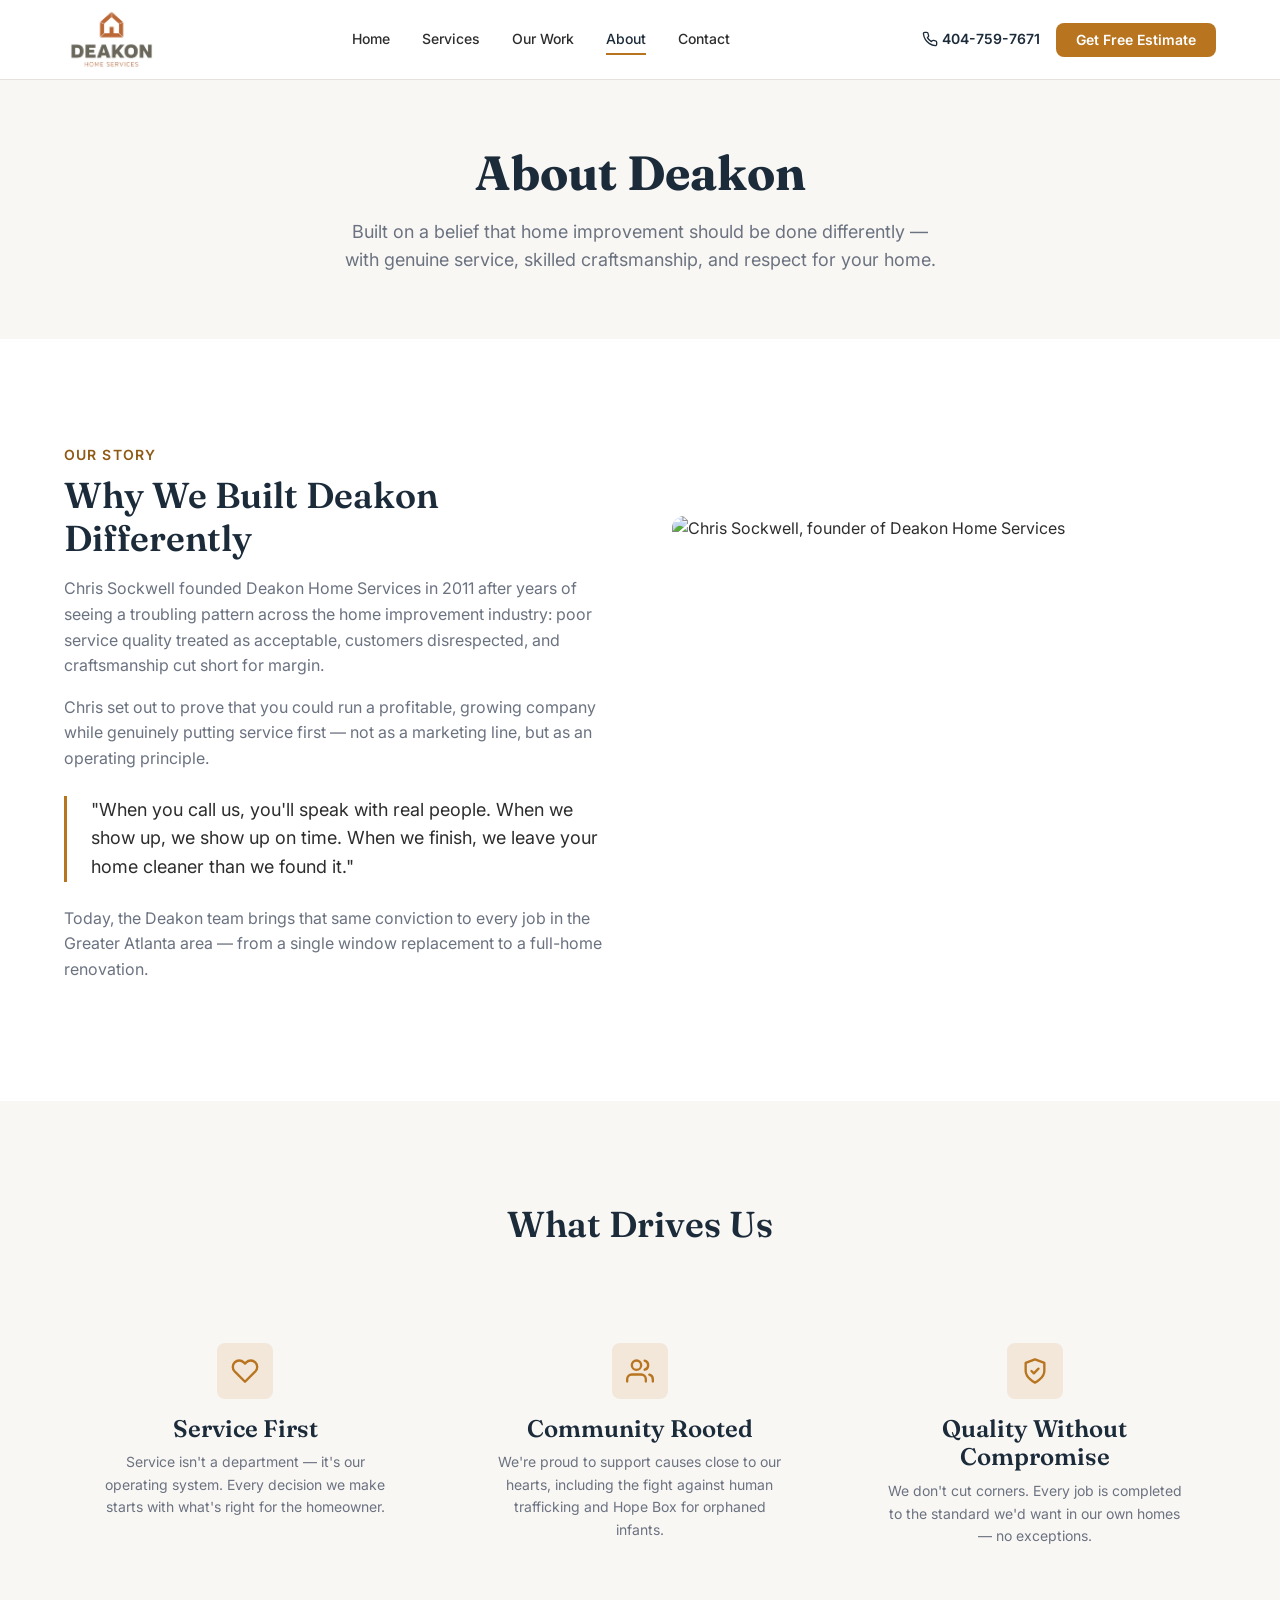
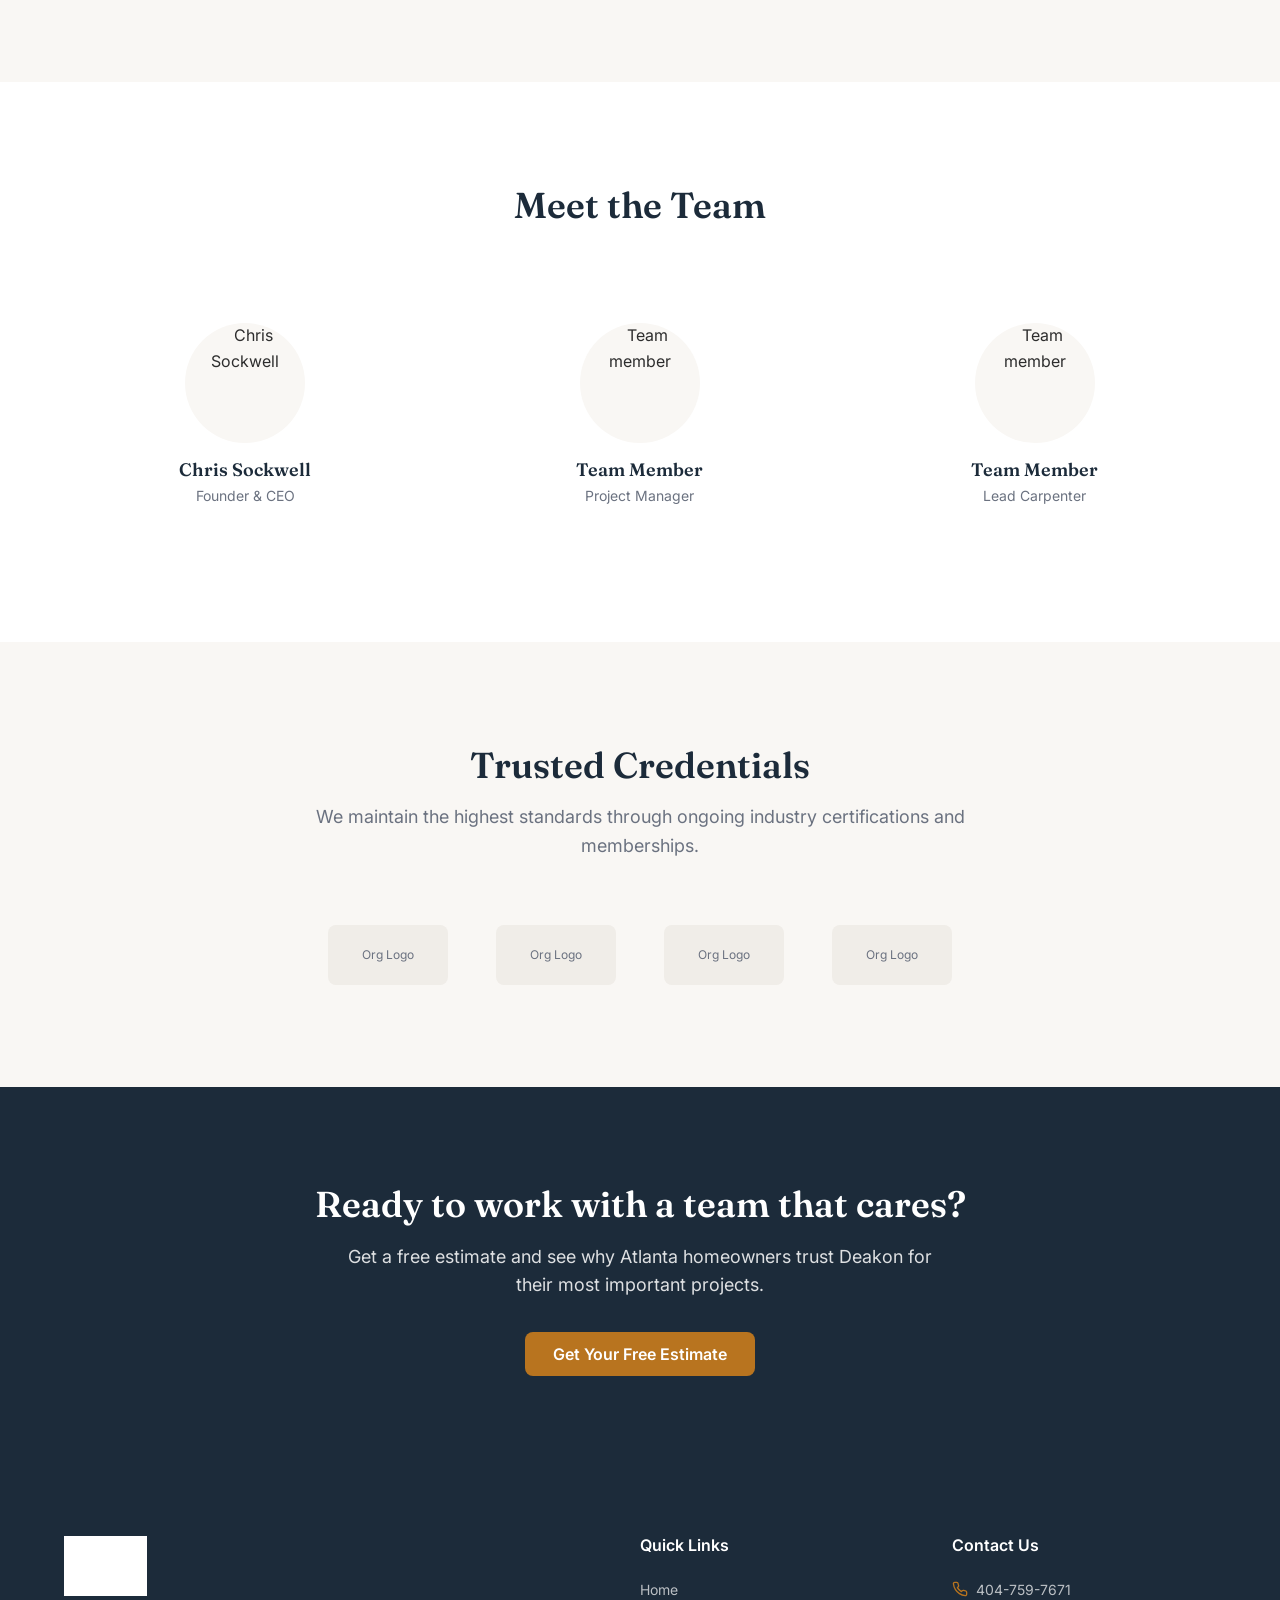
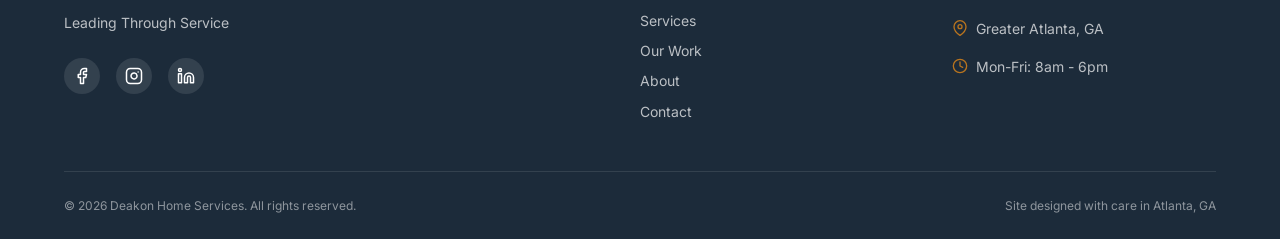
==== about.html @ fdb84c5a "Initial commit: Deakon Home Services static website prototype 5-page static site (Home, Services, Ga" ====
<!DOCTYPE html>
<html lang="en">
<head>
  <meta charset="UTF-8">
  <meta name="viewport" content="width=device-width, initial-scale=1.0">
  <title>About | Deakon Home Services — Our Story & Values</title>
  <meta name="description" content="Learn about Chris Sockwell and the Deakon Home Services team. Founded in 2011, we're Atlanta's service-first home improvement contractor.">
  <meta property="og:title" content="About | Deakon Home Services">
  <meta property="og:description" content="Founded in 2011 by Chris Sockwell, Deakon Home Services is Atlanta's service-first home improvement contractor.">
  <meta property="og:type" content="website">
  <link rel="preconnect" href="https://fonts.googleapis.com">
  <link rel="preconnect" href="https://fonts.gstatic.com" crossorigin>
  <link href="https://fonts.googleapis.com/css2?family=Fraunces:opsz,wght@9..144,400;9..144,600;9..144,700&family=Inter:wght@400;500;600;700&display=swap" rel="stylesheet">
  <link rel="stylesheet" href="css/styles.css">
</head>
<body>

  <!-- ========== NAVIGATION ========== -->
  <header>
    <nav class="site-nav" role="navigation" aria-label="Main navigation">
      <div class="site-nav__inner">
        <a href="index.html" class="site-nav__logo" aria-label="Deakon Home Services - Home">
          <img src="images/logo.png" alt="Deakon Home Services">
        </a>
        <div class="site-nav__links">
          <a href="index.html">Home</a>
          <a href="services.html">Services</a>
          <a href="gallery.html">Our Work</a>
          <a href="about.html">About</a>
          <a href="contact.html">Contact</a>
        </div>
        <div class="site-nav__actions">
          <a href="tel:4047597671" class="site-nav__phone" aria-label="Call us at 404-759-7671">
            <svg aria-hidden="true" xmlns="http://www.w3.org/2000/svg" width="16" height="16" viewBox="0 0 24 24" fill="none" stroke="currentColor" stroke-width="2" stroke-linecap="round" stroke-linejoin="round"><path d="M22 16.92v3a2 2 0 0 1-2.18 2 19.79 19.79 0 0 1-8.63-3.07 19.5 19.5 0 0 1-6-6 19.79 19.79 0 0 1-3.07-8.67A2 2 0 0 1 4.11 2h3a2 2 0 0 1 2 1.72 12.84 12.84 0 0 0 .7 2.81 2 2 0 0 1-.45 2.11L8.09 9.91a16 16 0 0 0 6 6l1.27-1.27a2 2 0 0 1 2.11-.45 12.84 12.84 0 0 0 2.81.7A2 2 0 0 1 22 16.92z"/></svg>
            404-759-7671
          </a>
          <a href="contact.html" class="btn btn--primary site-nav__cta">Get Free Estimate</a>
        </div>
        <button class="site-nav__toggle" aria-label="Toggle menu" aria-expanded="false" aria-controls="mobile-menu">
          <span></span><span></span><span></span>
        </button>
      </div>
    </nav>
    <div class="mobile-menu" id="mobile-menu" role="dialog" aria-label="Mobile navigation">
      <a href="index.html">Home</a>
      <a href="services.html">Services</a>
      <a href="gallery.html">Our Work</a>
      <a href="about.html">About</a>
      <a href="contact.html">Contact</a>
      <a href="tel:4047597671" class="mobile-menu__phone">
        <svg aria-hidden="true" xmlns="http://www.w3.org/2000/svg" width="20" height="20" viewBox="0 0 24 24" fill="none" stroke="currentColor" stroke-width="2" stroke-linecap="round" stroke-linejoin="round"><path d="M22 16.92v3a2 2 0 0 1-2.18 2 19.79 19.79 0 0 1-8.63-3.07 19.5 19.5 0 0 1-6-6 19.79 19.79 0 0 1-3.07-8.67A2 2 0 0 1 4.11 2h3a2 2 0 0 1 2 1.72 12.84 12.84 0 0 0 .7 2.81 2 2 0 0 1-.45 2.11L8.09 9.91a16 16 0 0 0 6 6l1.27-1.27a2 2 0 0 1 2.11-.45 12.84 12.84 0 0 0 2.81.7A2 2 0 0 1 22 16.92z"/></svg>
        404-759-7671
      </a>
      <div class="mobile-menu__cta">
        <a href="contact.html" class="btn btn--primary" style="width:100%">Get Free Estimate</a>
      </div>
    </div>
  </header>

  <!-- ========== PAGE HEADER ========== -->
  <section class="page-header">
    <div class="container">
      <h1>About Deakon</h1>
      <p>Built on a belief that home improvement should be done differently — with genuine service, skilled craftsmanship, and respect for your home.</p>
    </div>
  </section>

  <!-- ========== FOUNDER SECTION ========== -->
  <section class="section founder-section">
    <div class="container">
      <div class="two-col two-col--reverse">
        <div class="two-col__media">
          <!-- REPLACE: headshot of Chris Sockwell -->
          <img src="https://placehold.co/500x600/E8E4DF/2D2D2D?text=Chris+Sockwell" alt="Chris Sockwell, founder of Deakon Home Services" loading="lazy">
        </div>
        <div class="two-col__content">
          <span class="section-label">Our Story</span>
          <h2>Why We Built Deakon Differently</h2>
          <!-- PLACEHOLDER COPY -->
          <p>Chris Sockwell founded Deakon Home Services in 2011 after years of seeing a troubling pattern across the home improvement industry: poor service quality treated as acceptable, customers disrespected, and craftsmanship cut short for margin.</p>
          <p>Chris set out to prove that you could run a profitable, growing company while genuinely putting service first — not as a marketing line, but as an operating principle.</p>
          <blockquote>
            "When you call us, you'll speak with real people. When we show up, we show up on time. When we finish, we leave your home cleaner than we found it."
          </blockquote>
          <p>Today, the Deakon team brings that same conviction to every job in the Greater Atlanta area — from a single window replacement to a full-home renovation.</p>
        </div>
      </div>
    </div>
  </section>

  <!-- ========== MISSION & VALUES ========== -->
  <section class="section section--surface">
    <div class="container">
      <div class="section-header">
        <h2>What Drives Us</h2>
      </div>
      <div class="grid grid--3">
        <div class="value-card">
          <div class="value-card__icon">
            <!-- Heart icon -->
            <svg aria-hidden="true" xmlns="http://www.w3.org/2000/svg" width="32" height="32" viewBox="0 0 24 24" fill="none" stroke="currentColor" stroke-width="2" stroke-linecap="round" stroke-linejoin="round"><path d="M20.84 4.61a5.5 5.5 0 0 0-7.78 0L12 5.67l-1.06-1.06a5.5 5.5 0 0 0-7.78 7.78l1.06 1.06L12 21.23l7.78-7.78 1.06-1.06a5.5 5.5 0 0 0 0-7.78z"/></svg>
          </div>
          <h3>Service First</h3>
          <p>Service isn't a department — it's our operating system. Every decision we make starts with what's right for the homeowner.</p>
        </div>
        <div class="value-card">
          <div class="value-card__icon">
            <!-- Users/community icon -->
            <svg aria-hidden="true" xmlns="http://www.w3.org/2000/svg" width="32" height="32" viewBox="0 0 24 24" fill="none" stroke="currentColor" stroke-width="2" stroke-linecap="round" stroke-linejoin="round"><path d="M17 21v-2a4 4 0 0 0-4-4H5a4 4 0 0 0-4 4v2"/><circle cx="9" cy="7" r="4"/><path d="M23 21v-2a4 4 0 0 0-3-3.87"/><path d="M16 3.13a4 4 0 0 1 0 7.75"/></svg>
          </div>
          <h3>Community Rooted</h3>
          <p>We're proud to support causes close to our hearts, including the fight against human trafficking and Hope Box for orphaned infants.</p>
        </div>
        <div class="value-card">
          <div class="value-card__icon">
            <!-- Shield-check icon -->
            <svg aria-hidden="true" xmlns="http://www.w3.org/2000/svg" width="32" height="32" viewBox="0 0 24 24" fill="none" stroke="currentColor" stroke-width="2" stroke-linecap="round" stroke-linejoin="round"><path d="M12 22s8-4 8-10V5l-8-3-8 3v7c0 6 8 10 8 10z"/><polyline points="9 12 11 14 15 10"/></svg>
          </div>
          <h3>Quality Without Compromise</h3>
          <p>We don't cut corners. Every job is completed to the standard we'd want in our own homes — no exceptions.</p>
        </div>
      </div>
    </div>
  </section>

  <!-- ========== TEAM SECTION ========== -->
  <section class="section">
    <div class="container">
      <div class="section-header">
        <h2>Meet the Team</h2>
      </div>
      <div class="grid grid--3">
        <div class="team-card">
          <div class="team-card__photo">
            <!-- REPLACE: headshot -->
            <img src="https://placehold.co/200x200/E8E4DF/2D2D2D?text=CS" alt="Chris Sockwell" loading="lazy">
          </div>
          <h3>Chris Sockwell</h3>
          <p>Founder & CEO</p>
        </div>
        <div class="team-card">
          <div class="team-card__photo">
            <!-- REPLACE: headshot -->
            <img src="https://placehold.co/200x200/E8E4DF/2D2D2D?text=TM" alt="Team member" loading="lazy">
          </div>
          <h3>Team Member</h3>
          <p>Project Manager</p>
        </div>
        <div class="team-card">
          <div class="team-card__photo">
            <!-- REPLACE: headshot -->
            <img src="https://placehold.co/200x200/E8E4DF/2D2D2D?text=TM" alt="Team member" loading="lazy">
          </div>
          <h3>Team Member</h3>
          <p>Lead Carpenter</p>
        </div>
      </div>
    </div>
  </section>

  <!-- ========== CREDENTIALS SECTION ========== -->
  <section class="section section--surface">
    <div class="container">
      <div class="section-header">
        <h2>Trusted Credentials</h2>
        <p>We maintain the highest standards through ongoing industry certifications and memberships.</p>
      </div>
      <!-- REPLACE: org logos for industry certifications and memberships -->
      <div class="credentials">
        <div class="credential-placeholder">Org Logo</div>
        <div class="credential-placeholder">Org Logo</div>
        <div class="credential-placeholder">Org Logo</div>
        <div class="credential-placeholder">Org Logo</div>
      </div>
    </div>
  </section>

  <!-- ========== CTA BANNER ========== -->
  <section class="section--dark cta-banner">
    <div class="container">
      <h2>Ready to work with a team that cares?</h2>
      <p>Get a free estimate and see why Atlanta homeowners trust Deakon for their most important projects.</p>
      <a href="contact.html" class="btn btn--primary">Get Your Free Estimate</a>
    </div>
  </section>

  <!-- ========== FOOTER ========== -->
  <footer class="site-footer">
    <div class="container">
      <div class="site-footer__grid">
        <div class="site-footer__brand">
          <div class="site-footer__logo"><img src="images/logo.png" alt="Deakon Home Services"></div>
          <p class="site-footer__tagline">Leading Through Service</p>
          <div class="social-links">
            <a href="#" aria-label="Facebook"><svg aria-hidden="true" xmlns="http://www.w3.org/2000/svg" width="18" height="18" viewBox="0 0 24 24" fill="none" stroke="currentColor" stroke-width="2" stroke-linecap="round" stroke-linejoin="round"><path d="M18 2h-3a5 5 0 0 0-5 5v3H7v4h3v8h4v-8h3l1-4h-4V7a1 1 0 0 1 1-1h3z"/></svg></a>
            <a href="#" aria-label="Instagram"><svg aria-hidden="true" xmlns="http://www.w3.org/2000/svg" width="18" height="18" viewBox="0 0 24 24" fill="none" stroke="currentColor" stroke-width="2" stroke-linecap="round" stroke-linejoin="round"><rect x="2" y="2" width="20" height="20" rx="5" ry="5"/><path d="M16 11.37A4 4 0 1 1 12.63 8 4 4 0 0 1 16 11.37z"/><line x1="17.5" y1="6.5" x2="17.51" y2="6.5"/></svg></a>
            <a href="#" aria-label="LinkedIn"><svg aria-hidden="true" xmlns="http://www.w3.org/2000/svg" width="18" height="18" viewBox="0 0 24 24" fill="none" stroke="currentColor" stroke-width="2" stroke-linecap="round" stroke-linejoin="round"><path d="M16 8a6 6 0 0 1 6 6v7h-4v-7a2 2 0 0 0-2-2 2 2 0 0 0-2 2v7h-4v-7a6 6 0 0 1 6-6z"/><rect x="2" y="9" width="4" height="12"/><circle cx="4" cy="4" r="2"/></svg></a>
          </div>
        </div>
        <div>
          <h4>Quick Links</h4>
          <div class="site-footer__links">
            <a href="index.html">Home</a>
            <a href="services.html">Services</a>
            <a href="gallery.html">Our Work</a>
            <a href="about.html">About</a>
            <a href="contact.html">Contact</a>
          </div>
        </div>
        <div>
          <h4>Contact Us</h4>
          <div class="site-footer__contact-item">
            <svg aria-hidden="true" xmlns="http://www.w3.org/2000/svg" width="16" height="16" viewBox="0 0 24 24" fill="none" stroke="currentColor" stroke-width="2" stroke-linecap="round" stroke-linejoin="round"><path d="M22 16.92v3a2 2 0 0 1-2.18 2 19.79 19.79 0 0 1-8.63-3.07 19.5 19.5 0 0 1-6-6 19.79 19.79 0 0 1-3.07-8.67A2 2 0 0 1 4.11 2h3a2 2 0 0 1 2 1.72 12.84 12.84 0 0 0 .7 2.81 2 2 0 0 1-.45 2.11L8.09 9.91a16 16 0 0 0 6 6l1.27-1.27a2 2 0 0 1 2.11-.45 12.84 12.84 0 0 0 2.81.7A2 2 0 0 1 22 16.92z"/></svg>
            <a href="tel:4047597671">404-759-7671</a>
          </div>
          <div class="site-footer__contact-item">
            <svg aria-hidden="true" xmlns="http://www.w3.org/2000/svg" width="16" height="16" viewBox="0 0 24 24" fill="none" stroke="currentColor" stroke-width="2" stroke-linecap="round" stroke-linejoin="round"><path d="M21 10c0 7-9 13-9 13s-9-6-9-13a9 9 0 0 1 18 0z"/><circle cx="12" cy="10" r="3"/></svg>
            <span>Greater Atlanta, GA</span>
          </div>
          <div class="site-footer__contact-item">
            <svg aria-hidden="true" xmlns="http://www.w3.org/2000/svg" width="16" height="16" viewBox="0 0 24 24" fill="none" stroke="currentColor" stroke-width="2" stroke-linecap="round" stroke-linejoin="round"><circle cx="12" cy="12" r="10"/><polyline points="12 6 12 12 16 14"/></svg>
            <span>Mon-Fri: 8am - 6pm</span>
          </div>
        </div>
      </div>
      <div class="site-footer__bottom">
        <span>&copy; 2026 Deakon Home Services. All rights reserved.</span>
        <span>Site designed with care in Atlanta, GA</span>
      </div>
    </div>
  </footer>

  <!-- ========== FLOATING CTA ========== -->
  <nav class="floating-cta" aria-label="Quick actions">
    <div class="floating-cta__inner">
      <a href="tel:4047597671" class="floating-cta__call" aria-label="Call now">
        <svg aria-hidden="true" xmlns="http://www.w3.org/2000/svg" width="18" height="18" viewBox="0 0 24 24" fill="none" stroke="currentColor" stroke-width="2" stroke-linecap="round" stroke-linejoin="round"><path d="M22 16.92v3a2 2 0 0 1-2.18 2 19.79 19.79 0 0 1-8.63-3.07 19.5 19.5 0 0 1-6-6 19.79 19.79 0 0 1-3.07-8.67A2 2 0 0 1 4.11 2h3a2 2 0 0 1 2 1.72 12.84 12.84 0 0 0 .7 2.81 2 2 0 0 1-.45 2.11L8.09 9.91a16 16 0 0 0 6 6l1.27-1.27a2 2 0 0 1 2.11-.45 12.84 12.84 0 0 0 2.81.7A2 2 0 0 1 22 16.92z"/></svg>
        Call Now
      </a>
      <a href="contact.html" class="floating-cta__estimate" aria-label="Get free estimate">
        <svg aria-hidden="true" xmlns="http://www.w3.org/2000/svg" width="18" height="18" viewBox="0 0 24 24" fill="none" stroke="currentColor" stroke-width="2" stroke-linecap="round" stroke-linejoin="round"><path d="M14 2H6a2 2 0 0 0-2 2v16a2 2 0 0 0 2 2h12a2 2 0 0 0 2-2V8z"/><polyline points="14 2 14 8 20 8"/><line x1="16" y1="13" x2="8" y2="13"/><line x1="16" y1="17" x2="8" y2="17"/><polyline points="10 9 9 9 8 9"/></svg>
        Free Estimate
      </a>
    </div>
  </div>

  <script src="js/nav.js" defer></script>
</body>
</html>
---- css/styles.css ----
/* ============================================================
   Deakon Home Services — Design Tokens & Global Styles
   ============================================================ */

/* --- Custom Properties (Design Tokens) --- */
:root {
  /* Brand Colors */
  --color-primary: #1C2B3A;
  --color-primary-light: #2A3F54;
  --color-accent: #B8741F;
  --color-accent-hover: #9A6119;
  --color-accent-light: rgba(184, 116, 31, 0.12);
  --color-accent-text: #8F5A14;
  --color-surface: #F9F7F4;
  --color-surface-alt: #F0EDE8;
  --color-white: #FFFFFF;
  --color-text: #2D2D2D;
  --color-text-light: #6B7280;
  --color-text-inverse: #F9F7F4;
  --color-border: #E5E2DD;
  --color-success: #16A34A;
  --color-star: #F59E0B;

  /* Typography */
  --font-heading: 'Fraunces', serif;
  --font-body: 'Inter', sans-serif;
  --fs-hero: clamp(2.25rem, 5vw, 3.75rem);
  --fs-h1: clamp(2rem, 4vw, 3rem);
  --fs-h2: clamp(1.5rem, 3vw, 2.25rem);
  --fs-h3: clamp(1.25rem, 2vw, 1.5rem);
  --fs-body: 1rem;
  --fs-body-lg: 1.125rem;
  --fs-small: 0.875rem;
  --fs-xs: 0.75rem;
  --lh-tight: 1.2;
  --lh-normal: 1.6;
  --fw-normal: 400;
  --fw-medium: 500;
  --fw-semibold: 600;
  --fw-bold: 700;

  /* Spacing */
  --space-xs: 0.25rem;
  --space-sm: 0.5rem;
  --space-md: 1rem;
  --space-lg: 1.5rem;
  --space-xl: 2rem;
  --space-2xl: 3rem;
  --space-3xl: 4rem;
  --space-4xl: 6rem;
  --space-section: clamp(4rem, 8vw, 7rem);

  /* Layout */
  --max-width: 1200px;
  --max-width-narrow: 800px;
  --nav-height: 80px;
  --border-radius: 8px;
  --border-radius-lg: 12px;
  --border-radius-full: 9999px;

  /* Shadows */
  --shadow-sm: 0 1px 3px rgba(0, 0, 0, 0.08);
  --shadow-md: 0 4px 12px rgba(0, 0, 0, 0.1);
  --shadow-lg: 0 8px 30px rgba(0, 0, 0, 0.12);
  --shadow-xl: 0 20px 50px rgba(0, 0, 0, 0.15);

  /* Transitions */
  --transition-fast: 150ms ease;
  --transition-base: 250ms ease;
  --transition-slow: 400ms ease;
}


/* --- Reset & Base --- */
*,
*::before,
*::after {
  box-sizing: border-box;
  margin: 0;
  padding: 0;
}

html {
  scroll-behavior: smooth;
  scroll-padding-top: var(--nav-height);
  -webkit-text-size-adjust: 100%;
}

body {
  font-family: var(--font-body);
  font-size: var(--fs-body);
  line-height: var(--lh-normal);
  color: var(--color-text);
  background-color: var(--color-white);
  -webkit-font-smoothing: antialiased;
  -moz-osx-font-smoothing: grayscale;
}

img {
  max-width: 100%;
  height: auto;
  display: block;
}

a {
  color: inherit;
  text-decoration: none;
}

ul, ol {
  list-style: none;
}

button {
  font-family: inherit;
  cursor: pointer;
  border: none;
  background: none;
}

input, textarea, select {
  font-family: inherit;
  font-size: inherit;
}


/* --- Typography --- */
h1, h2, h3, h4 {
  font-family: var(--font-heading);
  line-height: var(--lh-tight);
  color: var(--color-primary);
}

h1 { font-size: var(--fs-h1); font-weight: var(--fw-bold); }
h2 { font-size: var(--fs-h2); font-weight: var(--fw-semibold); }
h3 { font-size: var(--fs-h3); font-weight: var(--fw-semibold); }

p {
  margin-bottom: var(--space-md);
}

p:last-child {
  margin-bottom: 0;
}


/* --- Layout Utilities --- */
.container {
  width: 100%;
  max-width: var(--max-width);
  margin: 0 auto;
  padding: 0 var(--space-lg);
}

.container--narrow {
  max-width: var(--max-width-narrow);
}

.section {
  padding: var(--space-section) 0;
}

.section--surface {
  background-color: var(--color-surface);
}

.section--dark {
  background-color: var(--color-primary);
  color: var(--color-text-inverse);
}

.section--dark h2,
.section--dark h3,
.section--dark h4 {
  color: var(--color-white);
}

.grid {
  display: grid;
  gap: var(--space-xl);
}

.grid--2 { grid-template-columns: 1fr; }
.grid--3 { grid-template-columns: 1fr; }
.grid--4 { grid-template-columns: 1fr; }

@media (min-width: 768px) {
  .grid--2 { grid-template-columns: repeat(2, 1fr); }
  .grid--3 { grid-template-columns: repeat(2, 1fr); }
  .grid--4 { grid-template-columns: repeat(2, 1fr); }
}

@media (min-width: 1024px) {
  .grid--3 { grid-template-columns: repeat(3, 1fr); }
  .grid--4 { grid-template-columns: repeat(4, 1fr); }
}

.text-center { text-align: center; }
.text-left { text-align: left; }

.section-header {
  text-align: center;
  max-width: 700px;
  margin: 0 auto var(--space-3xl);
}

.section-header p {
  color: var(--color-text-light);
  font-size: var(--fs-body-lg);
  margin-top: var(--space-md);
}

.section-label {
  display: inline-block;
  font-size: var(--fs-small);
  font-weight: var(--fw-semibold);
  text-transform: uppercase;
  letter-spacing: 0.08em;
  color: var(--color-accent-text);
  margin-bottom: var(--space-sm);
}


/* --- Buttons --- */
.btn {
  display: inline-flex;
  align-items: center;
  justify-content: center;
  gap: var(--space-sm);
  padding: 0.875rem 1.75rem;
  font-size: var(--fs-body);
  font-weight: var(--fw-semibold);
  line-height: 1;
  border-radius: var(--border-radius);
  transition: all var(--transition-base);
  white-space: nowrap;
}

.btn--primary {
  background-color: var(--color-accent);
  color: var(--color-white);
}

.btn--primary:hover {
  background-color: var(--color-accent-hover);
  transform: translateY(-1px);
  box-shadow: var(--shadow-md);
}

.btn--secondary {
  background-color: transparent;
  color: var(--color-primary);
  border: 2px solid var(--color-primary);
}

.btn--secondary:hover {
  background-color: var(--color-primary);
  color: var(--color-white);
}

.btn--ghost {
  background-color: transparent;
  color: var(--color-white);
  border: 2px solid var(--color-white);
}

.btn--ghost:hover {
  background-color: var(--color-white);
  color: var(--color-primary);
}

.btn--sm {
  padding: 0.625rem 1.25rem;
  font-size: var(--fs-small);
}

.btn--lg {
  padding: 1rem 2.25rem;
  font-size: var(--fs-body-lg);
}

.btn-group {
  display: flex;
  flex-wrap: wrap;
  gap: var(--space-md);
}


/* --- Navigation --- */
.site-nav {
  position: fixed;
  top: 0;
  left: 0;
  right: 0;
  z-index: 1000;
  height: var(--nav-height);
  background-color: var(--color-white);
  border-bottom: 1px solid var(--color-border);
  transition: box-shadow var(--transition-base);
}

.site-nav--scrolled {
  box-shadow: var(--shadow-md);
}

.site-nav__inner {
  display: flex;
  align-items: center;
  justify-content: space-between;
  height: 100%;
  max-width: var(--max-width);
  margin: 0 auto;
  padding: 0 var(--space-lg);
}

.site-nav__logo {
  display: flex;
  align-items: center;
}

.site-nav__logo img {
  height: 70px;
  width: auto;
}

@media (max-width: 767px) {
  .site-nav__logo img {
    height: 56px;
  }
}

.site-nav__links {
  display: none;
  align-items: center;
  gap: var(--space-xl);
}

.site-nav__links a {
  font-size: var(--fs-small);
  font-weight: var(--fw-medium);
  color: var(--color-text);
  transition: color var(--transition-fast);
  position: relative;
}

.site-nav__links a::after {
  content: '';
  position: absolute;
  bottom: -4px;
  left: 0;
  width: 0;
  height: 2px;
  background-color: var(--color-accent);
  transition: width var(--transition-base);
}

.site-nav__links a:hover,
.site-nav__links a.active {
  color: var(--color-primary);
}

.site-nav__links a:hover::after,
.site-nav__links a.active::after {
  width: 100%;
}

.site-nav__actions {
  display: none;
  align-items: center;
  gap: var(--space-md);
}

.site-nav__phone {
  font-size: var(--fs-small);
  font-weight: var(--fw-semibold);
  color: var(--color-primary);
  display: flex;
  align-items: center;
  gap: var(--space-xs);
}

.site-nav__phone svg {
  width: 16px;
  height: 16px;
}

.site-nav__cta {
  padding: 0.625rem 1.25rem;
  font-size: var(--fs-small);
}

/* Hamburger */
.site-nav__toggle {
  display: flex;
  flex-direction: column;
  justify-content: center;
  align-items: center;
  gap: 5px;
  width: 44px;
  height: 44px;
  padding: 8px;
}

.site-nav__toggle span {
  display: block;
  width: 100%;
  height: 2px;
  background-color: var(--color-primary);
  border-radius: 2px;
  transition: all var(--transition-base);
}

.site-nav__toggle[aria-expanded="true"] span:nth-child(1) {
  transform: translateY(7px) rotate(45deg);
}

.site-nav__toggle[aria-expanded="true"] span:nth-child(2) {
  opacity: 0;
}

.site-nav__toggle[aria-expanded="true"] span:nth-child(3) {
  transform: translateY(-7px) rotate(-45deg);
}

/* Mobile Menu */
.mobile-menu {
  display: none;
  position: fixed;
  inset: 0;
  top: var(--nav-height);
  background-color: var(--color-white);
  z-index: 999;
  padding: var(--space-xl);
  flex-direction: column;
  gap: var(--space-lg);
  overflow-y: auto;
}

.mobile-menu.is-open {
  display: flex;
}

.mobile-menu a {
  display: block;
  padding: var(--space-md) 0;
  font-size: var(--fs-body-lg);
  font-weight: var(--fw-medium);
  color: var(--color-text);
  border-bottom: 1px solid var(--color-border);
  transition: color var(--transition-fast);
}

.mobile-menu a:hover {
  color: var(--color-accent);
}

.mobile-menu__phone {
  display: flex;
  align-items: center;
  gap: var(--space-sm);
  font-size: var(--fs-body-lg);
  font-weight: var(--fw-semibold);
  color: var(--color-primary);
  padding: var(--space-md) 0;
}

.mobile-menu__cta {
  margin-top: var(--space-md);
  text-align: center;
}

@media (min-width: 768px) {
  .site-nav__links {
    display: flex;
  }
  .site-nav__toggle {
    display: none;
  }
}

@media (min-width: 1024px) {
  .site-nav__actions {
    display: flex;
  }
}


/* --- Hero --- */
.hero {
  position: relative;
  min-height: max(80vh, 500px);
  display: flex;
  align-items: center;
  padding-top: var(--nav-height);
  overflow: hidden;
}

.hero__bg {
  position: absolute;
  inset: 0;
  z-index: 0;
}

.hero__bg img {
  width: 100%;
  height: 100%;
  object-fit: cover;
}

.hero__overlay {
  position: absolute;
  inset: 0;
  background: linear-gradient(135deg, rgba(28, 43, 58, 0.95) 0%, rgba(28, 43, 58, 0.85) 100%);
}

.hero__content {
  position: relative;
  z-index: 1;
  max-width: 650px;
  padding: var(--space-3xl) 0;
}

.hero__content h1 {
  font-size: var(--fs-hero);
  color: var(--color-white);
  margin-bottom: var(--space-lg);
}

.hero__content p {
  font-size: var(--fs-body-lg);
  color: rgba(255, 255, 255, 0.9);
  margin-bottom: var(--space-xl);
  max-width: 550px;
}

.hero__phone {
  display: inline-flex;
  align-items: center;
  gap: var(--space-sm);
  color: var(--color-accent);
  font-size: var(--fs-body-lg);
  font-weight: var(--fw-semibold);
  margin-top: var(--space-lg);
}

.hero__phone svg {
  width: 20px;
  height: 20px;
}

/* Hero image-wrapper alias (HTML uses hero__image-wrapper instead of hero__bg) */
.hero__image-wrapper {
  position: absolute;
  inset: 0;
  z-index: 0;
}

.hero__image-wrapper img,
.hero__image {
  width: 100%;
  height: 100%;
  object-fit: cover;
}

.hero__actions {
  display: flex;
  flex-wrap: wrap;
  gap: var(--space-md);
}


/* --- Grid aliases (HTML class names) --- */
.services-grid {
  display: grid;
  gap: var(--space-xl);
  grid-template-columns: 1fr;
}

@media (min-width: 768px) {
  .services-grid {
    grid-template-columns: repeat(2, 1fr);
  }
}

@media (min-width: 1024px) {
  .services-grid {
    grid-template-columns: repeat(3, 1fr);
  }
}

.testimonials-grid {
  display: grid;
  gap: var(--space-xl);
  grid-template-columns: 1fr;
}

@media (min-width: 768px) {
  .testimonials-grid {
    grid-template-columns: repeat(2, 1fr);
  }
}

@media (min-width: 1024px) {
  .testimonials-grid {
    grid-template-columns: repeat(3, 1fr);
  }
}


/* --- Card image-wrapper alias --- */
.card__image-wrapper {
  aspect-ratio: 16 / 10;
  overflow: hidden;
}

.card__image-wrapper img {
  width: 100%;
  height: 100%;
  object-fit: cover;
  transition: transform var(--transition-slow);
}

.card:hover .card__image-wrapper img {
  transform: scale(1.05);
}


/* --- Two-col aliases (HTML uses two-col__text / two-col__media) --- */
.two-col__text {
  /* Same behavior as two-col__content */
}

.two-col__text h2 {
  margin-bottom: var(--space-md);
}

.two-col__text p {
  color: var(--color-text-light);
  margin-bottom: var(--space-md);
}

.two-col__media {
  border-radius: var(--border-radius-lg);
  overflow: hidden;
  aspect-ratio: 4 / 3;
}

.two-col__media img {
  width: 100%;
  height: 100%;
  object-fit: cover;
}

.two-col--reverse .two-col__media {
  order: -1;
}

@media (min-width: 768px) {
  .two-col--reverse .two-col__media {
    order: 1;
  }
}


/* --- Value card (About page) --- */
.value-card {
  text-align: center;
  padding: var(--space-xl);
}

.value-card__icon {
  width: 56px;
  height: 56px;
  border-radius: var(--border-radius);
  background-color: var(--color-accent-light);
  color: var(--color-accent);
  display: inline-flex;
  align-items: center;
  justify-content: center;
  margin-bottom: var(--space-md);
}

.value-card__icon svg {
  width: 28px;
  height: 28px;
}

.value-card h3 {
  margin-bottom: var(--space-sm);
  font-size: var(--fs-h3);
}

.value-card p {
  color: var(--color-text-light);
  font-size: var(--fs-small);
}


/* --- Button outline variant --- */
.btn--outline {
  background-color: transparent;
  color: var(--color-white);
  border: 2px solid var(--color-white);
}

.btn--outline:hover {
  background-color: var(--color-white);
  color: var(--color-primary);
}


/* --- Cards --- */
.card {
  background: var(--color-white);
  border-radius: var(--border-radius-lg);
  overflow: hidden;
  transition: transform var(--transition-base), box-shadow var(--transition-base);
  border: 1px solid var(--color-border);
}

.card:hover {
  transform: translateY(-4px);
  box-shadow: var(--shadow-lg);
}

.card__image {
  aspect-ratio: 16 / 10;
  overflow: hidden;
}

.card__image img {
  width: 100%;
  height: 100%;
  object-fit: cover;
  transition: transform var(--transition-slow);
}

.card:hover .card__image img {
  transform: scale(1.05);
}

.card__body {
  padding: var(--space-lg);
}

.card__body h3 {
  margin-bottom: var(--space-sm);
}

.card__body p {
  color: var(--color-text-light);
  font-size: var(--fs-small);
}

.card__link {
  display: inline-flex;
  align-items: center;
  gap: var(--space-xs);
  color: var(--color-accent-text);
  font-weight: var(--fw-semibold);
  font-size: var(--fs-small);
  margin-top: var(--space-md);
  transition: gap var(--transition-base);
}

.card__link:hover {
  gap: var(--space-sm);
}

.card__link svg {
  width: 16px;
  height: 16px;
}


/* --- Value Props --- */
.value-props {
  display: grid;
  gap: var(--space-xl);
  text-align: center;
}

@media (min-width: 768px) {
  .value-props {
    grid-template-columns: repeat(3, 1fr);
  }
}

.value-prop {
  padding: var(--space-xl);
}

.value-prop__icon {
  width: 56px;
  height: 56px;
  border-radius: var(--border-radius);
  background-color: var(--color-accent-light);
  color: var(--color-accent);
  display: inline-flex;
  align-items: center;
  justify-content: center;
  margin-bottom: var(--space-md);
}

.value-prop__icon svg {
  width: 28px;
  height: 28px;
}

.value-prop h3 {
  margin-bottom: var(--space-sm);
  font-size: var(--fs-h3);
}

.value-prop p {
  color: var(--color-text-light);
  font-size: var(--fs-small);
}


/* --- Testimonials --- */
.testimonial-card {
  background: var(--color-white);
  border: 1px solid var(--color-border);
  border-radius: var(--border-radius-lg);
  padding: var(--space-xl);
}

.testimonial-card__stars {
  display: flex;
  gap: 2px;
  margin-bottom: var(--space-md);
  color: var(--color-star);
}

.testimonial-card__stars svg {
  width: 18px;
  height: 18px;
  fill: currentColor;
}

.testimonial-card blockquote {
  font-size: var(--fs-body);
  line-height: var(--lh-normal);
  color: var(--color-text);
  margin-bottom: var(--space-lg);
  font-style: italic;
}

.testimonial-card__author {
  font-size: var(--fs-small);
  font-weight: var(--fw-semibold);
  color: var(--color-primary);
}


/* --- CTA Banner --- */
.cta-banner {
  text-align: center;
  padding: var(--space-4xl) var(--space-lg);
}

.cta-banner h2 {
  color: var(--color-white);
  margin-bottom: var(--space-md);
}

.cta-banner p {
  color: rgba(255, 255, 255, 0.85);
  font-size: var(--fs-body-lg);
  max-width: 600px;
  margin: 0 auto var(--space-xl);
}


/* --- Two-Column Content --- */
.two-col {
  display: grid;
  gap: var(--space-2xl);
  align-items: center;
}

@media (min-width: 768px) {
  .two-col {
    grid-template-columns: 1fr 1fr;
    gap: var(--space-3xl);
  }
}

.two-col--reverse .two-col__image {
  order: -1;
}

@media (min-width: 768px) {
  .two-col--reverse .two-col__image {
    order: 1;
  }
}

.two-col__image {
  border-radius: var(--border-radius-lg);
  overflow: hidden;
  aspect-ratio: 4 / 3;
}

.two-col__image img {
  width: 100%;
  height: 100%;
  object-fit: cover;
}

.two-col__content h2 {
  margin-bottom: var(--space-md);
}

.two-col__content p {
  color: var(--color-text-light);
  margin-bottom: var(--space-md);
}

.service-list {
  margin: var(--space-lg) 0;
  display: flex;
  flex-direction: column;
  gap: var(--space-sm);
}

.service-list li {
  display: flex;
  align-items: center;
  gap: var(--space-sm);
  font-weight: var(--fw-medium);
}

.service-list li svg {
  width: 18px;
  height: 18px;
  color: var(--color-accent);
  flex-shrink: 0;
}


/* --- Accordion (FAQ) --- */
.accordion {
  margin-top: var(--space-xl);
  border-top: 1px solid var(--color-border);
}

.accordion__item {
  border-bottom: 1px solid var(--color-border);
}

.accordion__trigger {
  width: 100%;
  display: flex;
  align-items: center;
  justify-content: space-between;
  padding: var(--space-md) 0;
  text-align: left;
  font-size: var(--fs-body);
  font-weight: var(--fw-semibold);
  color: var(--color-primary);
  gap: var(--space-md);
}

.accordion__trigger svg {
  width: 20px;
  height: 20px;
  flex-shrink: 0;
  transition: transform var(--transition-base);
  color: var(--color-accent);
}

.accordion__trigger[aria-expanded="true"] svg {
  transform: rotate(180deg);
}

.accordion__panel {
  overflow: hidden;
  max-height: 0;
  transition: max-height var(--transition-base);
}

.accordion__panel-inner {
  padding-bottom: var(--space-lg);
  color: var(--color-text-light);
}


/* --- Gallery --- */
.gallery-filters {
  display: flex;
  flex-wrap: wrap;
  gap: var(--space-sm);
  justify-content: center;
  margin-bottom: var(--space-2xl);
}

.gallery-filters button {
  padding: 0.5rem 1.25rem;
  font-size: var(--fs-small);
  font-weight: var(--fw-medium);
  border-radius: var(--border-radius-full);
  background-color: var(--color-surface);
  color: var(--color-text);
  transition: all var(--transition-fast);
  border: 1px solid transparent;
}

.gallery-filters button:hover,
.gallery-filters button.active {
  background-color: var(--color-primary);
  color: var(--color-white);
}

.gallery-grid {
  display: grid;
  gap: var(--space-md);
  grid-template-columns: 1fr;
}

@media (min-width: 640px) {
  .gallery-grid {
    grid-template-columns: repeat(2, 1fr);
  }
}

@media (min-width: 1024px) {
  .gallery-grid {
    grid-template-columns: repeat(3, 1fr);
  }
}

.gallery-item {
  border-radius: var(--border-radius-lg);
  overflow: hidden;
  cursor: pointer;
  position: relative;
  aspect-ratio: 4 / 3;
}

.gallery-item img {
  width: 100%;
  height: 100%;
  object-fit: cover;
  transition: transform var(--transition-slow);
}

.gallery-item:hover img {
  transform: scale(1.05);
}

.gallery-item__overlay {
  position: absolute;
  inset: 0;
  background: linear-gradient(to top, rgba(28, 43, 58, 0.7), transparent);
  opacity: 0;
  transition: opacity var(--transition-base);
  display: flex;
  align-items: flex-end;
  padding: var(--space-lg);
}

.gallery-item:hover .gallery-item__overlay {
  opacity: 1;
}

.gallery-item__overlay span {
  color: var(--color-white);
  font-weight: var(--fw-semibold);
  font-size: var(--fs-small);
}

/* Lightbox */
.lightbox {
  display: none;
  position: fixed;
  inset: 0;
  z-index: 2000;
  background: rgba(0, 0, 0, 0.9);
  align-items: center;
  justify-content: center;
  padding: var(--space-xl);
}

.lightbox.is-open {
  display: flex;
}

.lightbox__close {
  position: absolute;
  top: var(--space-lg);
  right: var(--space-lg);
  color: var(--color-white);
  width: 40px;
  height: 40px;
  display: flex;
  align-items: center;
  justify-content: center;
  border-radius: 50%;
  background: rgba(255, 255, 255, 0.1);
  transition: background var(--transition-fast);
}

.lightbox__close:hover {
  background: rgba(255, 255, 255, 0.2);
}

.lightbox__close svg {
  width: 24px;
  height: 24px;
}

.lightbox img {
  max-width: 90vw;
  max-height: 85vh;
  border-radius: var(--border-radius);
  object-fit: contain;
}


/* --- Page Header --- */
.page-header {
  padding-top: calc(var(--nav-height) + var(--space-3xl));
  padding-bottom: var(--space-3xl);
  background-color: var(--color-surface);
  text-align: center;
}

.page-header h1 {
  margin-bottom: var(--space-md);
}

.page-header p {
  color: var(--color-text-light);
  font-size: var(--fs-body-lg);
  max-width: 600px;
  margin: 0 auto;
}


/* --- Contact Grid --- */
.contact-grid {
  gap: var(--space-2xl);
}

@media (min-width: 768px) {
  .contact-grid {
    grid-template-columns: 3fr 2fr;
  }
}


/* --- Forms --- */
.form-grid {
  display: grid;
  gap: var(--space-lg);
}

.form-grid--2col {
  grid-template-columns: 1fr;
}

@media (min-width: 640px) {
  .form-grid--2col {
    grid-template-columns: 1fr 1fr;
  }
}

fieldset.form-group {
  border: none;
  padding: 0;
  margin: 0;
}

fieldset.form-group legend {
  font-size: var(--fs-small);
  font-weight: var(--fw-semibold);
  color: var(--color-primary);
  padding: 0;
  margin-bottom: var(--space-xs);
}

.form-group {
  display: flex;
  flex-direction: column;
  gap: var(--space-xs);
}

.form-group label {
  font-size: var(--fs-small);
  font-weight: var(--fw-semibold);
  color: var(--color-primary);
}

.form-group input,
.form-group select,
.form-group textarea {
  padding: 0.75rem 1rem;
  border: 1px solid var(--color-border);
  border-radius: var(--border-radius);
  background-color: var(--color-white);
  color: var(--color-text);
  transition: border-color var(--transition-fast), box-shadow var(--transition-fast);
}

.form-group input:focus,
.form-group select:focus,
.form-group textarea:focus {
  outline: none;
  border-color: var(--color-accent);
  box-shadow: 0 0 0 3px var(--color-accent-light);
}

.form-group textarea {
  resize: vertical;
  min-height: 120px;
}

.radio-group {
  display: flex;
  gap: var(--space-lg);
  padding-top: var(--space-xs);
}

.radio-group label {
  display: flex;
  align-items: center;
  gap: var(--space-sm);
  font-weight: var(--fw-normal);
  cursor: pointer;
}

.radio-group input[type="radio"] {
  accent-color: var(--color-accent);
  width: 18px;
  height: 18px;
}


/* --- Contact Info Panel --- */
.contact-info {
  background: var(--color-surface);
  border-radius: var(--border-radius-lg);
  padding: var(--space-xl);
}

.contact-info h3 {
  margin-bottom: var(--space-lg);
}

.contact-info__item {
  display: flex;
  align-items: flex-start;
  gap: var(--space-md);
  margin-bottom: var(--space-lg);
}

.contact-info__item svg {
  width: 22px;
  height: 22px;
  color: var(--color-accent);
  flex-shrink: 0;
  margin-top: 2px;
}

.contact-info__item strong {
  display: block;
  font-size: var(--fs-small);
  margin-bottom: var(--space-xs);
}

.contact-info__item p,
.contact-info__item a {
  font-size: var(--fs-body);
  color: var(--color-text);
}

.contact-info__item a:hover {
  color: var(--color-accent);
}

.map-placeholder {
  width: 100%;
  aspect-ratio: 16 / 9;
  background-color: var(--color-surface-alt);
  border-radius: var(--border-radius);
  display: flex;
  align-items: center;
  justify-content: center;
  color: var(--color-text-light);
  font-size: var(--fs-small);
  margin-top: var(--space-lg);
  border: 1px solid var(--color-border);
}


/* --- About Page --- */
.founder-section .two-col__content blockquote {
  font-size: var(--fs-body-lg);
  line-height: var(--lh-normal);
  color: var(--color-text);
  padding-left: var(--space-lg);
  border-left: 3px solid var(--color-accent);
  margin: var(--space-lg) 0;
}

.team-card {
  text-align: center;
  padding: var(--space-xl);
}

.team-card__photo {
  width: 120px;
  height: 120px;
  border-radius: 50%;
  overflow: hidden;
  margin: 0 auto var(--space-md);
  background-color: var(--color-surface);
}

.team-card__photo img {
  width: 100%;
  height: 100%;
  object-fit: cover;
}

.team-card h3 {
  margin-bottom: var(--space-xs);
  font-size: var(--fs-body-lg);
}

.team-card p {
  color: var(--color-text-light);
  font-size: var(--fs-small);
}

.credentials {
  display: flex;
  flex-wrap: wrap;
  justify-content: center;
  gap: var(--space-2xl);
  align-items: center;
}

.credential-placeholder {
  width: 120px;
  height: 60px;
  background-color: var(--color-surface-alt);
  border-radius: var(--border-radius);
  display: flex;
  align-items: center;
  justify-content: center;
  color: var(--color-text-light);
  font-size: var(--fs-xs);
}


/* --- Footer --- */
.site-footer {
  background-color: var(--color-primary);
  color: var(--color-text-inverse);
  padding-top: var(--space-3xl);
}

.site-footer__grid {
  display: grid;
  gap: var(--space-2xl);
  padding-bottom: var(--space-2xl);
}

@media (min-width: 768px) {
  .site-footer__grid {
    grid-template-columns: 2fr 1fr 1fr;
  }
}

.site-footer__brand {
  max-width: 300px;
}

.site-footer__logo {
  margin-bottom: var(--space-md);
}

.site-footer__logo img {
  height: 60px;
  width: auto;
  /* Invert to white for dark footer background */
  filter: brightness(0) invert(1);
}

.site-footer__tagline {
  color: rgba(255, 255, 255, 0.7);
  font-size: var(--fs-small);
  margin-bottom: var(--space-lg);
}

.social-links {
  display: flex;
  gap: var(--space-md);
}

.social-links a {
  width: 36px;
  height: 36px;
  border-radius: 50%;
  background: rgba(255, 255, 255, 0.1);
  display: flex;
  align-items: center;
  justify-content: center;
  color: var(--color-white);
  transition: background var(--transition-fast);
}

.social-links a:hover {
  background: var(--color-accent);
}

.social-links svg {
  width: 18px;
  height: 18px;
}

.site-footer h4 {
  color: var(--color-white);
  font-size: var(--fs-body);
  font-family: var(--font-body);
  font-weight: var(--fw-semibold);
  margin-bottom: var(--space-lg);
}

.site-footer__links {
  display: flex;
  flex-direction: column;
  gap: var(--space-sm);
}

.site-footer__links a {
  color: rgba(255, 255, 255, 0.7);
  font-size: var(--fs-small);
  transition: color var(--transition-fast);
}

.site-footer__links a:hover {
  color: var(--color-white);
}

.site-footer__contact-item {
  display: flex;
  align-items: flex-start;
  gap: var(--space-sm);
  margin-bottom: var(--space-md);
  color: rgba(255, 255, 255, 0.7);
  font-size: var(--fs-small);
}

.site-footer__contact-item svg {
  width: 16px;
  height: 16px;
  flex-shrink: 0;
  margin-top: 2px;
  color: var(--color-accent);
}

.site-footer__contact-item a {
  color: rgba(255, 255, 255, 0.7);
}

.site-footer__contact-item a:hover {
  color: var(--color-white);
}

.site-footer__bottom {
  border-top: 1px solid rgba(255, 255, 255, 0.1);
  padding: var(--space-lg) 0;
  display: flex;
  flex-wrap: wrap;
  justify-content: space-between;
  gap: var(--space-md);
  font-size: var(--fs-xs);
  color: rgba(255, 255, 255, 0.5);
}


/* --- Floating Mobile CTA --- */
.floating-cta {
  display: none;
  position: fixed;
  bottom: 0;
  left: 0;
  right: 0;
  z-index: 900;
  background: var(--color-white);
  border-top: 1px solid var(--color-border);
  padding: var(--space-sm) var(--space-md);
  box-shadow: 0 -4px 12px rgba(0, 0, 0, 0.1);
}

.floating-cta__inner {
  display: grid;
  grid-template-columns: 1fr 1fr;
  gap: var(--space-sm);
}

.floating-cta a {
  display: flex;
  align-items: center;
  justify-content: center;
  gap: var(--space-sm);
  padding: 0.75rem;
  border-radius: var(--border-radius);
  font-size: var(--fs-small);
  font-weight: var(--fw-semibold);
  text-align: center;
}

.floating-cta__call {
  background-color: var(--color-primary);
  color: var(--color-white);
}

.floating-cta__estimate {
  background-color: var(--color-accent);
  color: var(--color-white);
}

.floating-cta svg {
  width: 18px;
  height: 18px;
}

@media (max-width: 767px) {
  .floating-cta {
    display: block;
  }

  /* Add padding to footer on mobile to prevent overlap with floating CTA */
  .site-footer {
    padding-bottom: 70px;
  }
}


/* --- Focus Styles --- */
:focus-visible {
  outline: 2px solid var(--color-accent);
  outline-offset: 2px;
}

.btn:focus-visible {
  outline: 2px solid var(--color-accent);
  outline-offset: 2px;
  box-shadow: 0 0 0 4px var(--color-accent-light);
}

.site-nav__links a:focus-visible {
  outline: 2px solid var(--color-accent);
  outline-offset: 4px;
}

.gallery-item:focus-visible {
  outline: 3px solid var(--color-accent);
  outline-offset: 2px;
  border-radius: var(--border-radius-lg);
}

.gallery-item:focus-visible .gallery-item__overlay {
  opacity: 1;
}

.gallery-filters button:focus-visible {
  outline: 2px solid var(--color-accent);
  outline-offset: 2px;
}

.accordion__trigger:focus-visible {
  outline: 2px solid var(--color-accent);
  outline-offset: -2px;
}


/* --- Utilities --- */
.sr-only {
  position: absolute;
  width: 1px;
  height: 1px;
  padding: 0;
  margin: -1px;
  overflow: hidden;
  clip: rect(0, 0, 0, 0);
  white-space: nowrap;
  border: 0;
}
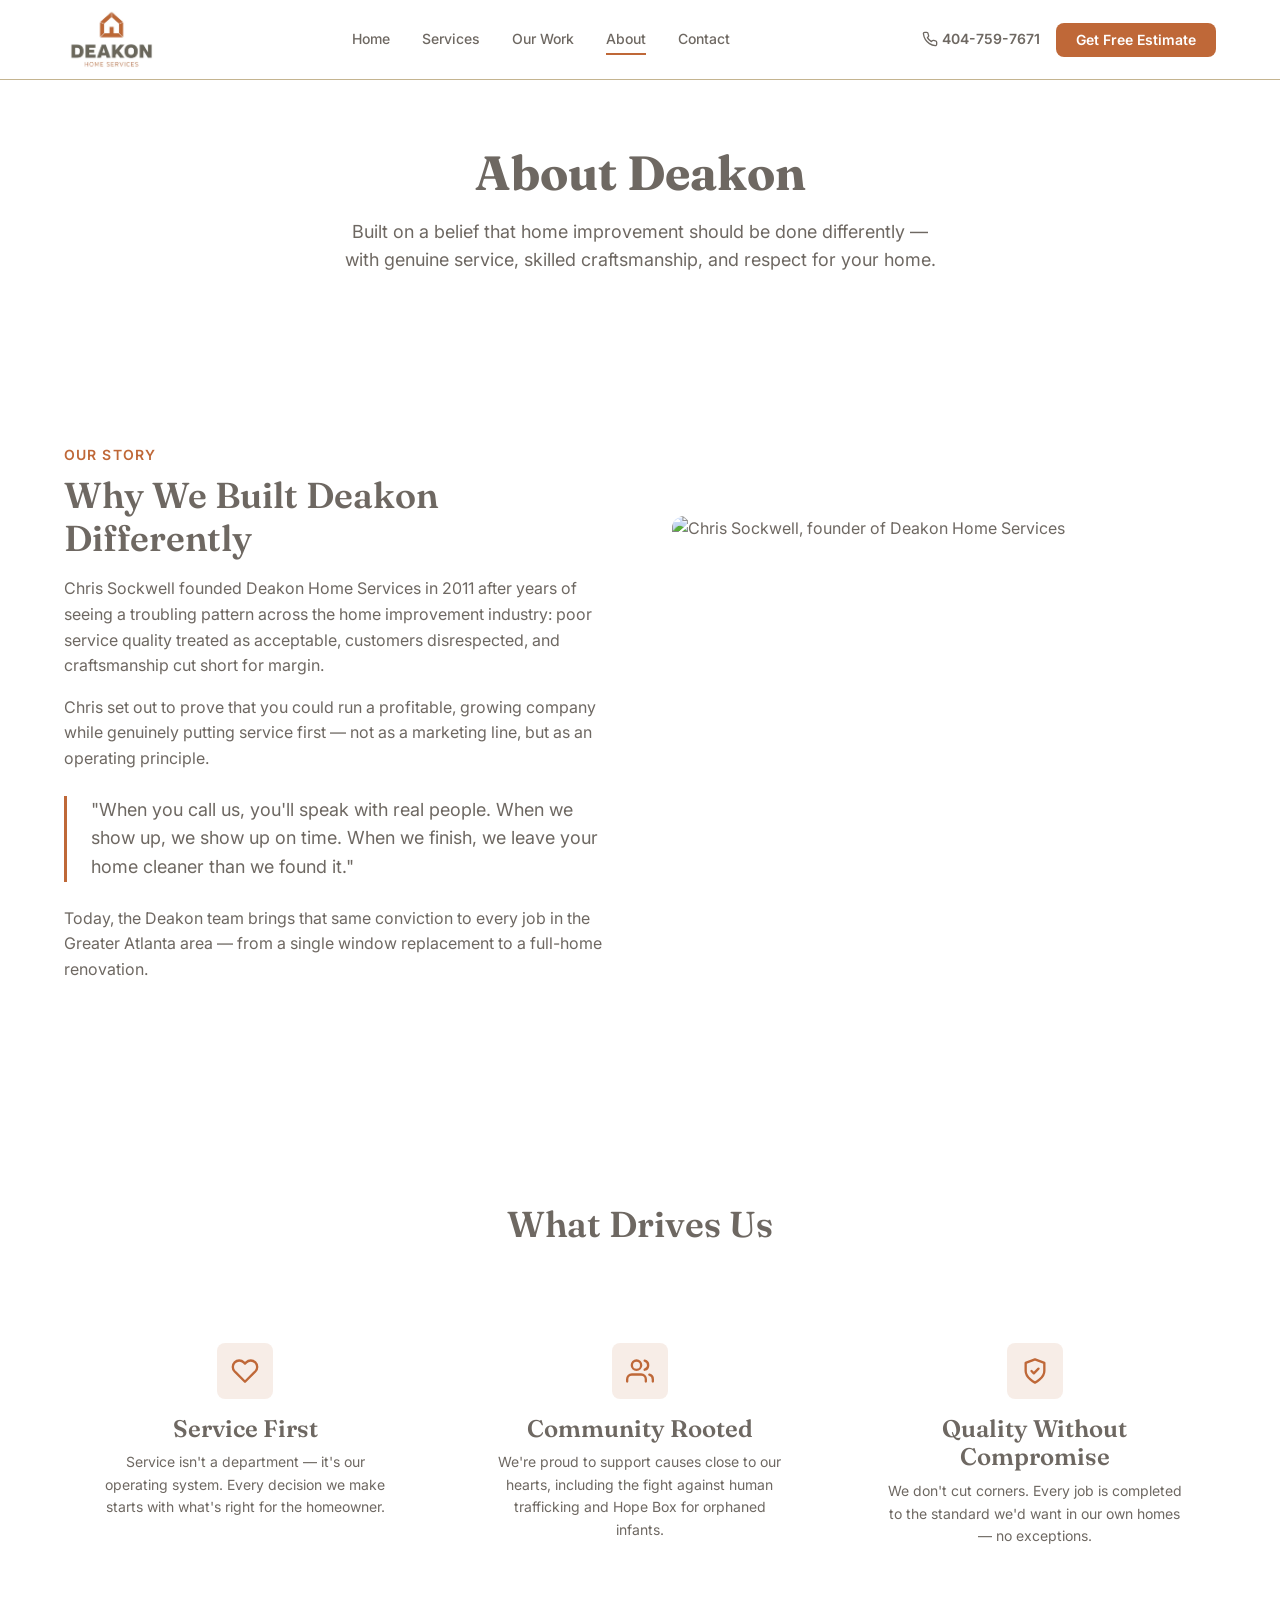
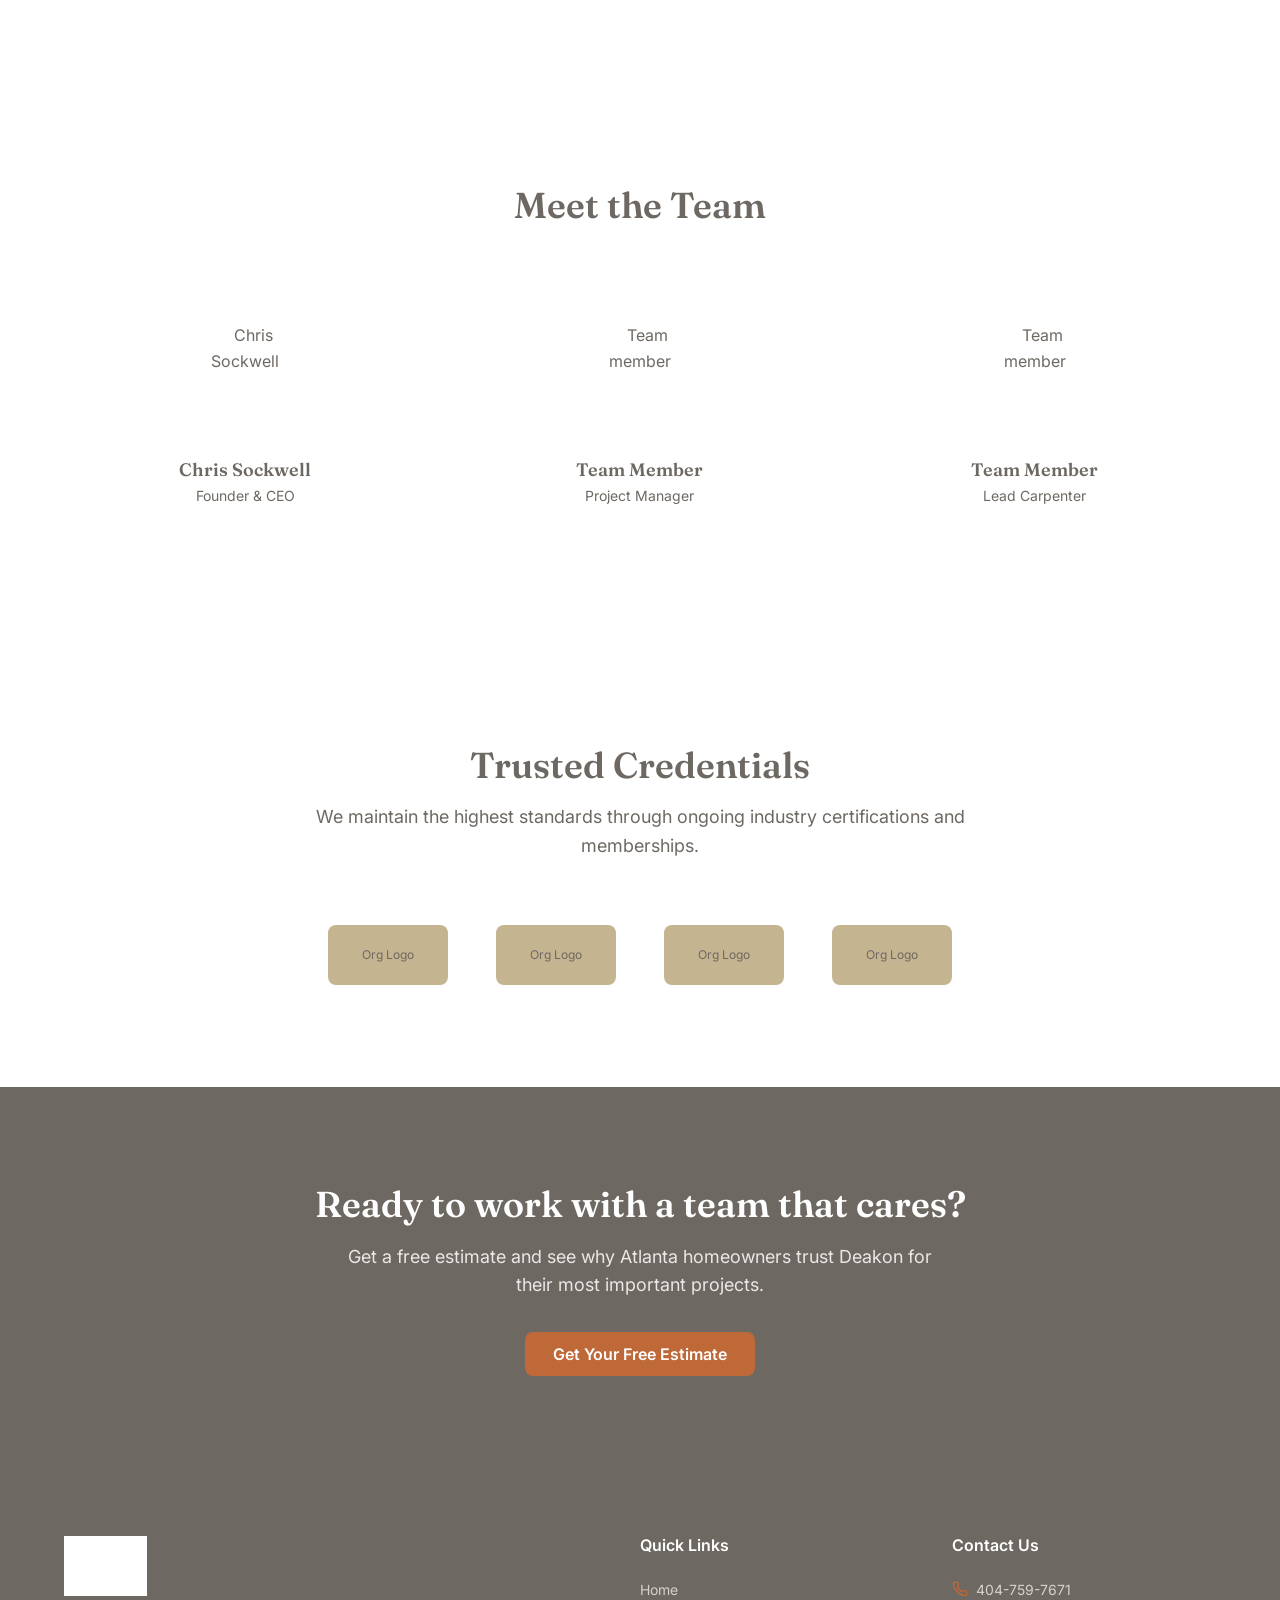
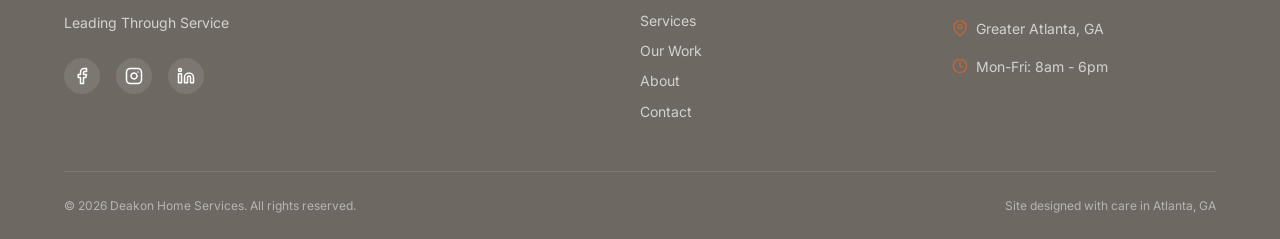
==== commit f769a918: "Add real project photos and enforce Deakon brand palette - Replace all placeholder images with curat" ====
--- a/about.html
+++ b/about.html
@@ -71,7 +71,7 @@
       <div class="two-col two-col--reverse">
         <div class="two-col__media">
           <!-- REPLACE: headshot of Chris Sockwell -->
-          <img src="https://placehold.co/500x600/E8E4DF/2D2D2D?text=Chris+Sockwell" alt="Chris Sockwell, founder of Deakon Home Services" loading="lazy">
+          <img src="https://placehold.co/500x600/C4B490/6E6862?text=Chris+Sockwell" alt="Chris Sockwell, founder of Deakon Home Services" loading="lazy">
         </div>
         <div class="two-col__content">
           <span class="section-label">Our Story</span>
@@ -133,7 +133,7 @@
         <div class="team-card">
           <div class="team-card__photo">
             <!-- REPLACE: headshot -->
-            <img src="https://placehold.co/200x200/E8E4DF/2D2D2D?text=CS" alt="Chris Sockwell" loading="lazy">
+            <img src="https://placehold.co/200x200/C4B490/6E6862?text=CS" alt="Chris Sockwell" loading="lazy">
           </div>
           <h3>Chris Sockwell</h3>
           <p>Founder & CEO</p>
@@ -141,7 +141,7 @@
         <div class="team-card">
           <div class="team-card__photo">
             <!-- REPLACE: headshot -->
-            <img src="https://placehold.co/200x200/E8E4DF/2D2D2D?text=TM" alt="Team member" loading="lazy">
+            <img src="https://placehold.co/200x200/C4B490/6E6862?text=TM" alt="Team member" loading="lazy">
           </div>
           <h3>Team Member</h3>
           <p>Project Manager</p>
@@ -149,7 +149,7 @@
         <div class="team-card">
           <div class="team-card__photo">
             <!-- REPLACE: headshot -->
-            <img src="https://placehold.co/200x200/E8E4DF/2D2D2D?text=TM" alt="Team member" loading="lazy">
+            <img src="https://placehold.co/200x200/C4B490/6E6862?text=TM" alt="Team member" loading="lazy">
           </div>
           <h3>Team Member</h3>
           <p>Lead Carpenter</p>
--- a/css/styles.css
+++ b/css/styles.css
@@ -4,22 +4,24 @@
 
 /* --- Custom Properties (Design Tokens) --- */
 :root {
-  /* Brand Colors */
-  --color-primary: #1C2B3A;
-  --color-primary-light: #2A3F54;
-  --color-accent: #B8741F;
-  --color-accent-hover: #9A6119;
-  --color-accent-light: rgba(184, 116, 31, 0.12);
-  --color-accent-text: #8F5A14;
-  --color-surface: #F9F7F4;
-  --color-surface-alt: #F0EDE8;
+  /* Brand Colors — Deakon Palette */
+  /* Charcoal: #6E6862 | Tan: #C4B490 | Teal: #8DC5C5 */
+  /* Rust: #BF6838 | Olive: #8F8E24 | Amber: #EFB036 */
+  --color-primary: #6E6862;
+  --color-primary-light: #8DC5C5;
+  --color-accent: #BF6838;
+  --color-accent-hover: #6E6862;
+  --color-accent-light: rgba(191, 104, 56, 0.12);
+  --color-accent-text: #BF6838;
+  --color-surface: #FFFFFF;
+  --color-surface-alt: #C4B490;
   --color-white: #FFFFFF;
-  --color-text: #2D2D2D;
-  --color-text-light: #6B7280;
-  --color-text-inverse: #F9F7F4;
-  --color-border: #E5E2DD;
-  --color-success: #16A34A;
-  --color-star: #F59E0B;
+  --color-text: #6E6862;
+  --color-text-light: #6E6862;
+  --color-text-inverse: #FFFFFF;
+  --color-border: #C4B490;
+  --color-success: #8F8E24;
+  --color-star: #EFB036;
 
   /* Typography */
   --font-heading: 'Fraunces', serif;
@@ -510,7 +512,7 @@
 .hero__overlay {
   position: absolute;
   inset: 0;
-  background: linear-gradient(135deg, rgba(28, 43, 58, 0.95) 0%, rgba(28, 43, 58, 0.85) 100%);
+  background: linear-gradient(135deg, rgba(110, 104, 98, 0.95) 0%, rgba(110, 104, 98, 0.85) 100%);
 }
 
 .hero__content {
@@ -1001,10 +1003,10 @@
   font-size: var(--fs-small);
   font-weight: var(--fw-medium);
   border-radius: var(--border-radius-full);
-  background-color: var(--color-surface);
+  background-color: var(--color-white);
   color: var(--color-text);
   transition: all var(--transition-fast);
-  border: 1px solid transparent;
+  border: 1px solid var(--color-border);
 }
 
 .gallery-filters button:hover,
@@ -1053,7 +1055,7 @@
 .gallery-item__overlay {
   position: absolute;
   inset: 0;
-  background: linear-gradient(to top, rgba(28, 43, 58, 0.7), transparent);
+  background: linear-gradient(to top, rgba(110, 104, 98, 0.7), transparent);
   opacity: 0;
   transition: opacity var(--transition-base);
   display: flex;
@@ -1240,7 +1242,8 @@
 
 /* --- Contact Info Panel --- */
 .contact-info {
-  background: var(--color-surface);
+  background: var(--color-white);
+  border: 1px solid var(--color-border);
   border-radius: var(--border-radius-lg);
   padding: var(--space-xl);
 }
